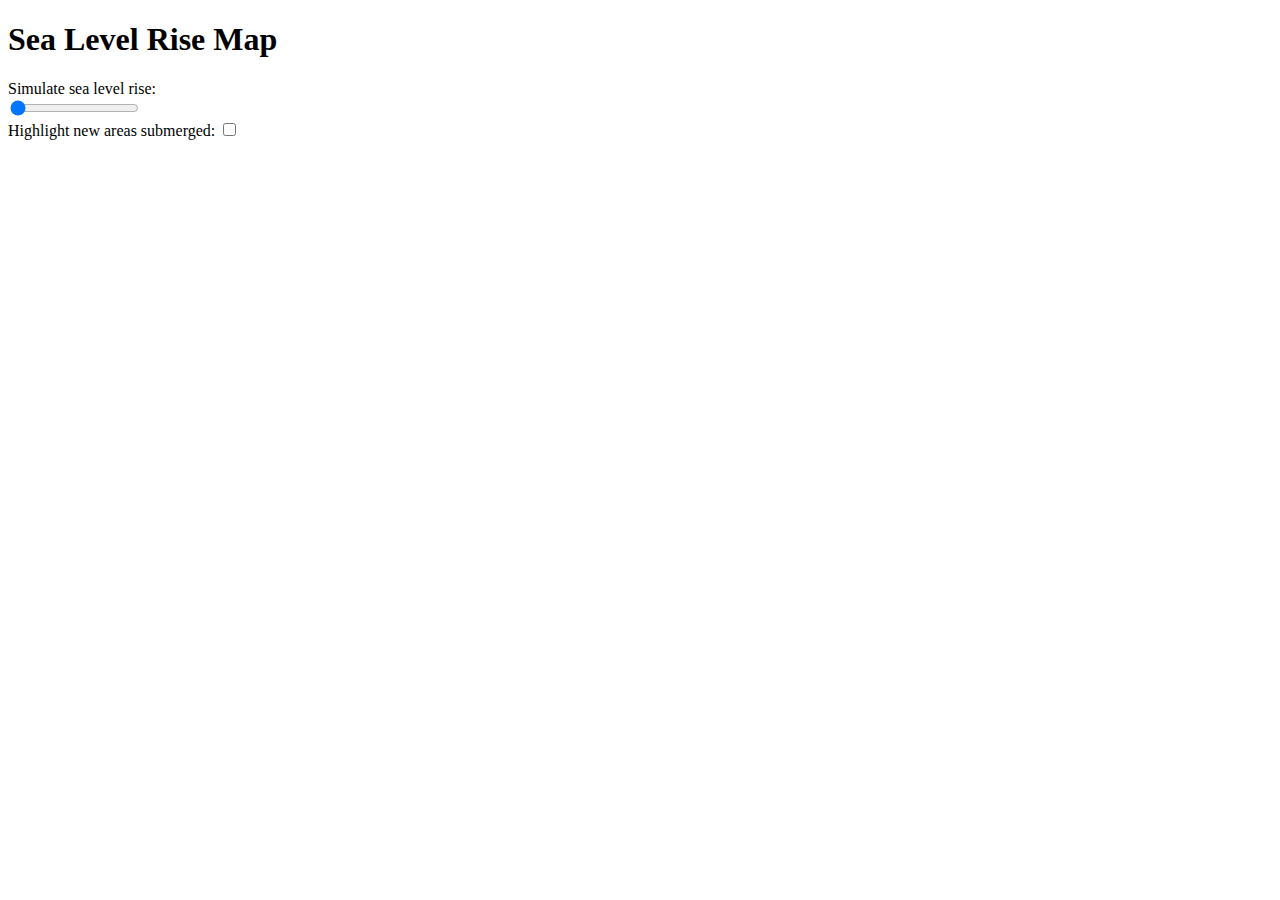
==== docs/index.html @ 9fa623f2 "Rename website/ to docs/ to allow publishing" ====
<!DOCTYPE html>
<html lang="en">
<head>
    <meta charset="UTF-8">
    <meta http-equiv="X-UA-Compatible" content="IE=edge">
    <meta name="viewport" content="width=device-width, initial-scale=1.0">
    <title>Sea Level Rise Map</title>
    <script src="/script.js"></script>
    <link rel="stylesheet" href="/style.css">
    <link rel="stylesheet"
        href="https://fonts.googleapis.com/css?family=Dosis">
    <link rel="shortcut icon" type="image/x-icon" href="/favicon/favicon.ico">
    <link rel="apple-touch-icon" sizes="180x180" href="/favicon/apple-touch-icon.png">
    <link rel="icon" type="image/png" sizes="32x32" href="/favicon/favicon-32x32.png">
    <link rel="icon" type="image/png" sizes="16x16" href="/favicon/favicon-16x16.png">
    <link rel="manifest" href="/favicon/site.webmanifest">
</head>
<body onload="load();">
    <header>
        <h1>Sea Level Rise Map</h1>
    </header>
    <main>
        <section id="controls">
            <!-- <h2>Controls</h2> -->
            <div><label for="sea-level">Simulate sea level rise: </label></div>
            <div><input type="range" id="sea-level" min="0" max="70" step="1" value="0"></div>
            <div><output class="sea-level-output" for="sea-level"></output></div>
            <div class="checkboxes">
                <div>
                    <label for="highlight-submerged">Highlight new areas submerged: </label>
                    <input type="checkbox" id="highlight-submerged">
                </div>
            </div>
        </section>
        <section>
            <!-- <h2>Map</h2> -->
            <canvas id="map" width="600" height="600"></canvas>
        </section>
    </main>
</body>
</html>
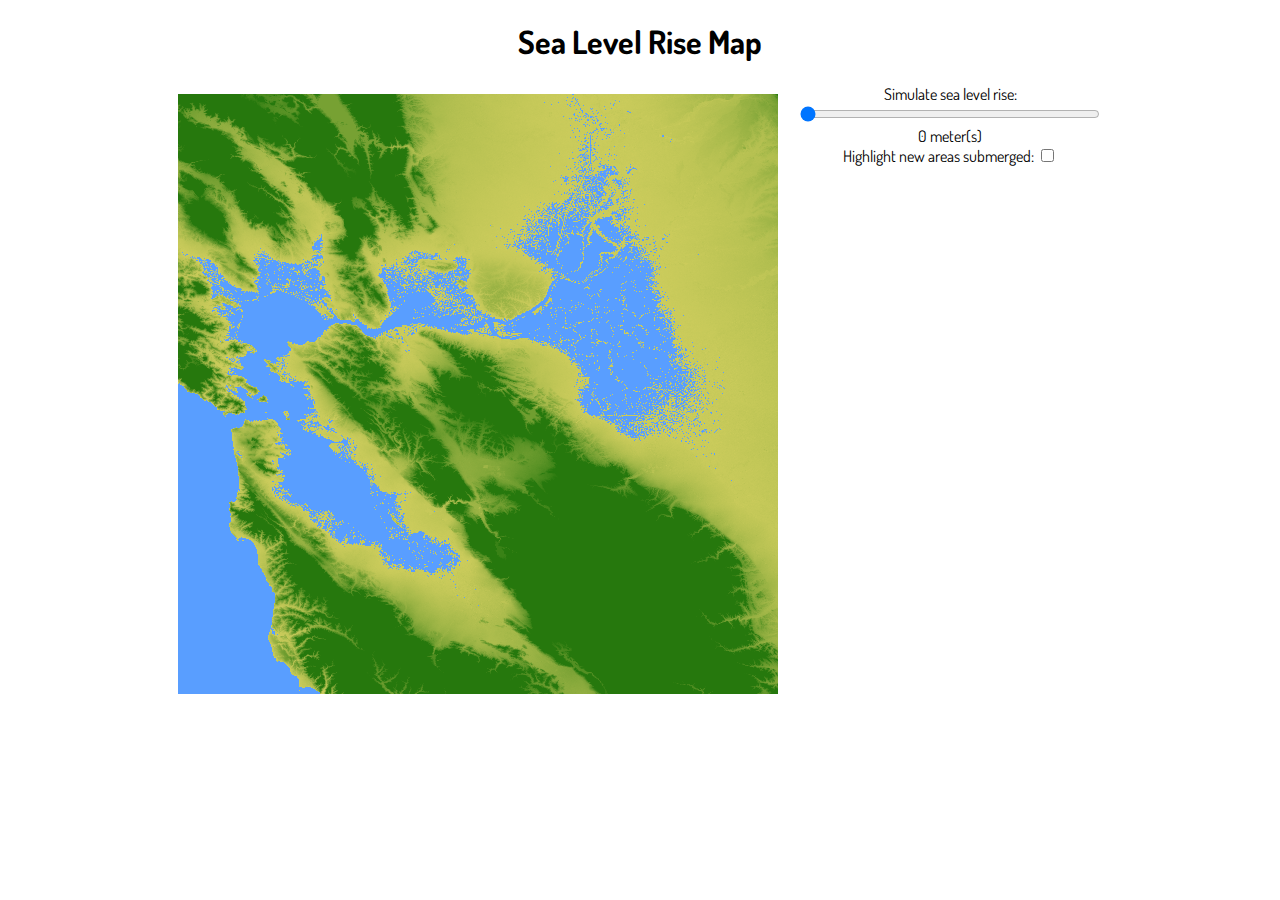
==== commit 747eda05: "Use relative paths instead of absolute paths" ====
--- a/docs/index.html
+++ b/docs/index.html
@@ -5,15 +5,15 @@
     <meta http-equiv="X-UA-Compatible" content="IE=edge">
     <meta name="viewport" content="width=device-width, initial-scale=1.0">
     <title>Sea Level Rise Map</title>
-    <script src="/script.js"></script>
-    <link rel="stylesheet" href="/style.css">
+    <script src="script.js"></script>
+    <link rel="stylesheet" href="style.css">
     <link rel="stylesheet"
         href="https://fonts.googleapis.com/css?family=Dosis">
-    <link rel="shortcut icon" type="image/x-icon" href="/favicon/favicon.ico">
-    <link rel="apple-touch-icon" sizes="180x180" href="/favicon/apple-touch-icon.png">
-    <link rel="icon" type="image/png" sizes="32x32" href="/favicon/favicon-32x32.png">
-    <link rel="icon" type="image/png" sizes="16x16" href="/favicon/favicon-16x16.png">
-    <link rel="manifest" href="/favicon/site.webmanifest">
+    <link rel="shortcut icon" type="image/x-icon" href="favicon/favicon.ico">
+    <link rel="apple-touch-icon" sizes="180x180" href="favicon/apple-touch-icon.png">
+    <link rel="icon" type="image/png" sizes="32x32" href="favicon/favicon-32x32.png">
+    <link rel="icon" type="image/png" sizes="16x16" href="favicon/favicon-16x16.png">
+    <link rel="manifest" href="favicon/site.webmanifest">
 </head>
 <body onload="load();">
     <header>
--- a/docs/style.css
+++ b/docs/style.css
@@ -0,0 +1,30 @@
+body {
+    font-family: 'Dosis', sans-serif;
+    text-align: center;
+}
+
+#sea-level {
+    width: 600px;
+}
+
+@media screen and (min-width: 1000px) {
+    main {
+        display: flex;
+        /* align-items: center; */
+        justify-content: center;
+        flex-direction: row-reverse;
+        /* flex-wrap: wrap; */
+    }
+    #sea-level {
+        width: 300px;
+    }
+}
+
+#map {
+    margin-top: 10px;
+    margin-right: 20px;
+}
+
+/* .checkboxes {
+    text-align: left;
+} */
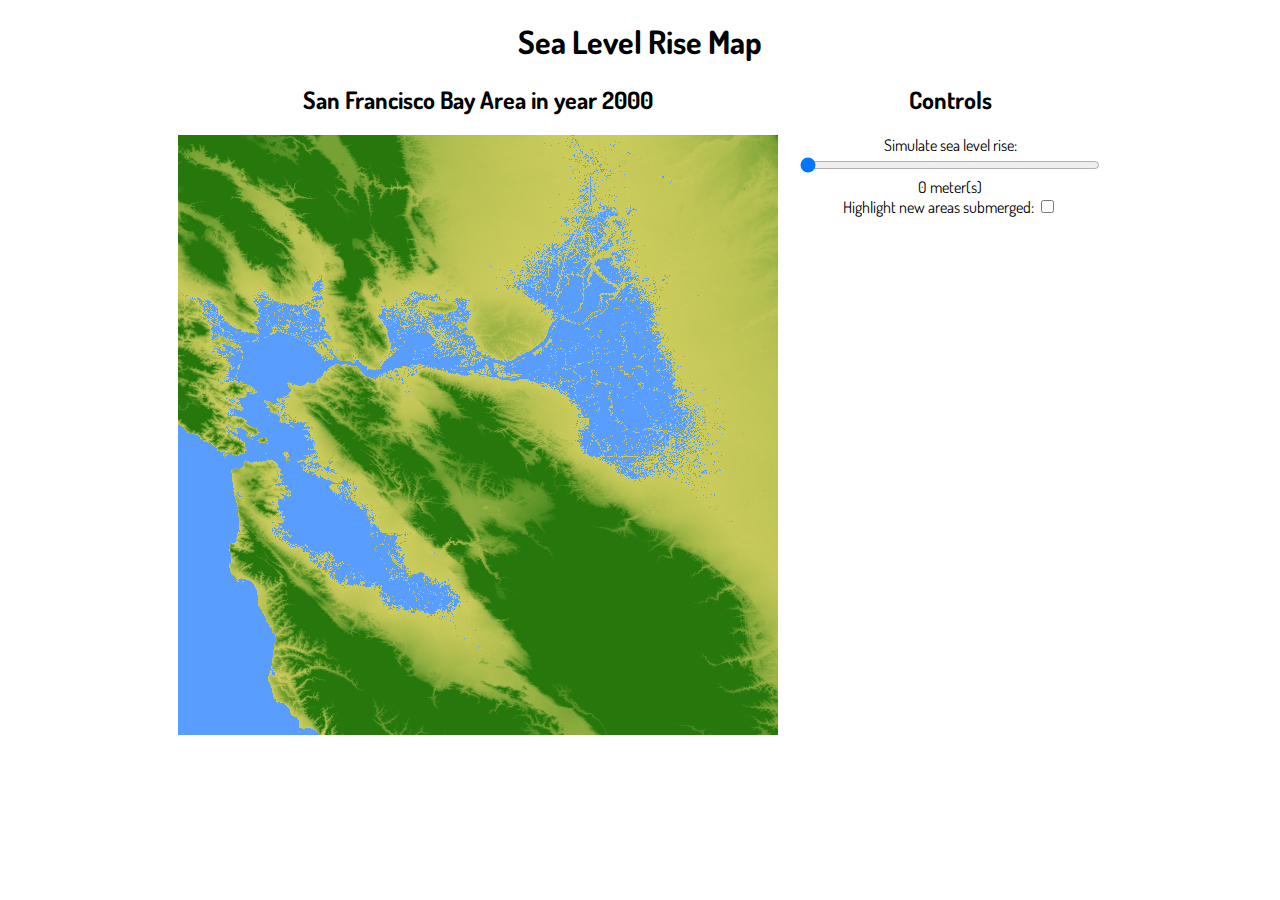
==== commit e9b386ab: "Show estimated year number and indicate location" ====
--- a/docs/index.html
+++ b/docs/index.html
@@ -21,7 +21,7 @@
     </header>
     <main>
         <section id="controls">
-            <!-- <h2>Controls</h2> -->
+            <h2>Controls</h2>
             <div><label for="sea-level">Simulate sea level rise: </label></div>
             <div><input type="range" id="sea-level" min="0" max="70" step="1" value="0"></div>
             <div><output class="sea-level-output" for="sea-level"></output></div>
@@ -32,8 +32,8 @@
                 </div>
             </div>
         </section>
-        <section>
-            <!-- <h2>Map</h2> -->
+        <section id="map-section">
+            <h2 id="map-title">San Francisco Bay Area in year xxxx</h2>
             <canvas id="map" width="600" height="600"></canvas>
         </section>
     </main>
--- a/docs/style.css
+++ b/docs/style.css
@@ -18,10 +18,12 @@
     #sea-level {
         width: 300px;
     }
+    h2 {
+        margin-top: 0em;
+    }
 }
 
-#map {
-    margin-top: 10px;
+#map-section {
     margin-right: 20px;
 }
 
